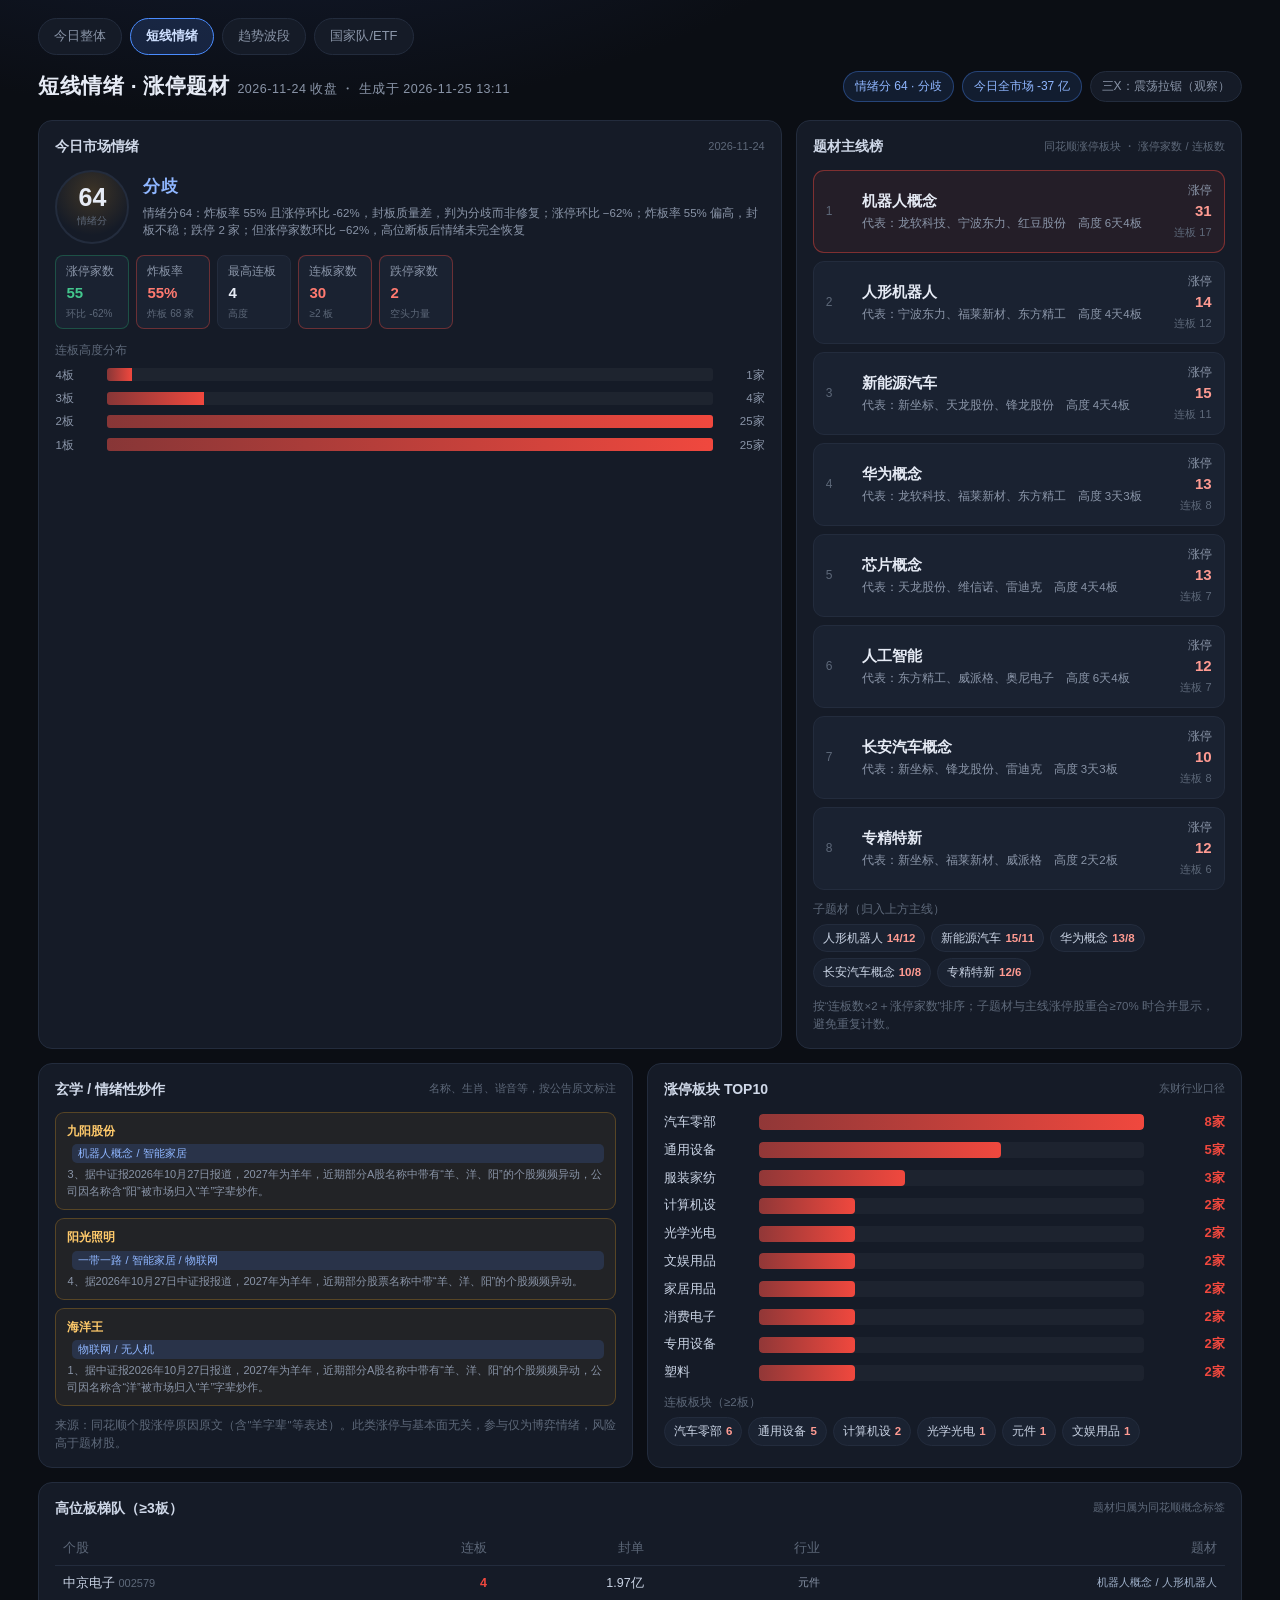
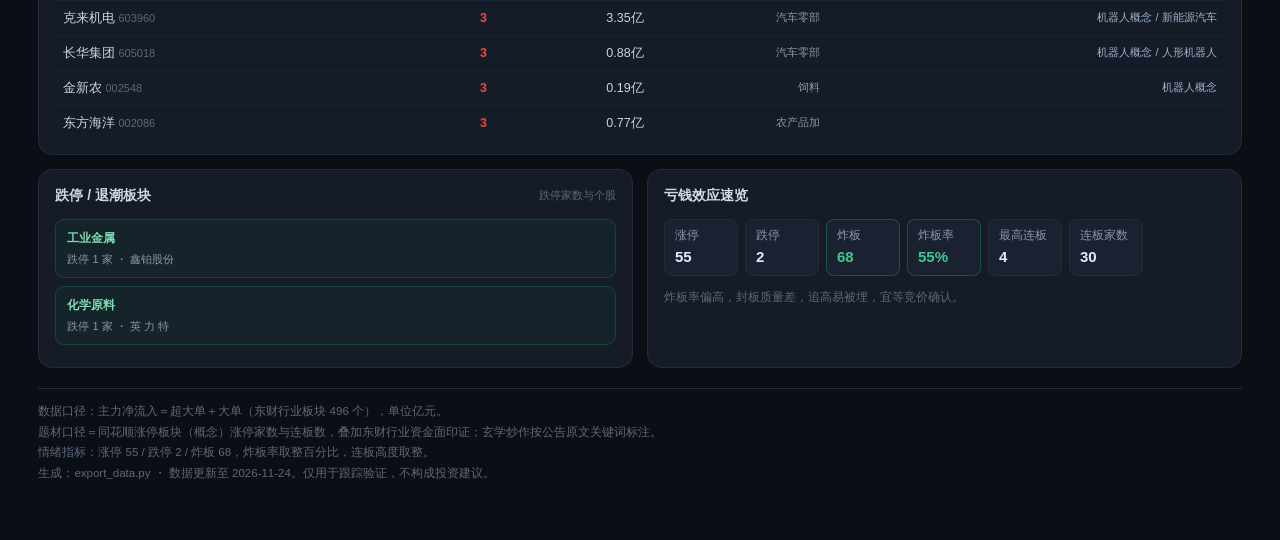
==== duanxian.html @ 612a6b1d "feat: 四页拆分 + 题材主线(同花顺) + 玄学/跌停板块 + 炸板率取整" ====
<!DOCTYPE html>
<html lang="zh-CN">
<head>
<meta charset="utf-8" />
<meta name="viewport" content="width=device-width, initial-scale=1" />
<title>短线情绪 · A股资金流复盘</title>
<link rel="stylesheet" href="assets/site.css" />
</head>
<body>
<script src="data.js"></script>
<script src="assets/base.js"></script>
<script>
(function(){
  const {D,$,fmt,fmt0,cls,esc,mount} = window.APP;
  mount({page:'duanxian.html', title:'短线情绪 · 涨停题材'});
  const s = D.sentiment || {};
  const body = $('body');

  body.innerHTML = `
    <div class="grid g21">
      <div class="card">
        <h2>今日市场情绪<em id="sentTag"></em></h2>
        <div class="sent">
          <div class="score"><b id="sentScore">–</b><span>情绪分</span></div>
          <div style="flex:1"><div class="phase" id="sentPhase">–</div><div class="reason" id="sentReason"></div></div>
        </div>
        <div class="pills" id="sentPills"></div>
        <div class="sub">连板高度分布</div>
        <div class="ladder" id="sentLadder"></div>
      </div>
      <div class="card">
        <h2>题材主线榜<em>同花顺涨停板块 ・ 涨停家数 / 连板数</em></h2>
        <div class="th-list" id="themeList"></div>
        <div class="sub">子题材（归入上方主线）</div>
        <div class="chips" id="subThemes"></div>
        <div class="note">按“连板数×2＋涨停家数”排序；子题材与主线涨停股重合≥70% 时合并显示，避免重复计数。</div>
      </div>
    </div>

    <div class="grid g2">
      <div class="card">
        <h2>玄学 / 情绪性炒作<em>名称、生肖、谐音等，按公告原文标注</em></h2>
        <div id="xuBox"></div>
        <div class="note">来源：同花顺个股涨停原因原文（含"羊字辈"等表述）。此类涨停与基本面无关，参与仅为博弈情绪，风险高于题材股。</div>
      </div>
      <div class="card">
        <h2>涨停板块 TOP10<em>东财行业口径</em></h2>
        <div class="rows" id="ztBoards"></div>
        <div class="sub">连板板块（≥2板）</div>
        <div class="chips" id="lbBoards"></div>
      </div>
    </div>

    <div class="card mb">
      <h2>高位板梯队（≥3板）<em>题材归属为同花顺概念标签</em></h2>
      <div class="tw"><table id="highTable"></table></div>
    </div>

    <div class="grid g2">
      <div class="card">
        <h2>跌停 / 退潮板块<em>跌停家数与个股</em></h2>
        <div id="dtBox"></div>
      </div>
      <div class="card">
        <h2>亏钱效应速览</h2>
        <div class="pills" id="dtPills"></div>
        <div class="note" id="dtNote"></div>
      </div>
    </div>`;

  // 情绪
  $('sentTag').textContent = String(s.date||'').replace(/^(\d{4})(\d{2})(\d{2})$/,'$1-$2-$3');
  $('sentScore').textContent = s.score==null?'–':s.score;
  const ph=$('sentPhase'); ph.textContent=s.phase||'–'; ph.className='phase ph-'+(s.phase||'分歧');
  $('sentReason').textContent = s.phaseReason||'';
  $('sentPills').innerHTML = (s.signals||[]).map(x=>{
    const isPct = x.k==='炸板率';
    const v = x.v==null?'–':(isPct?Math.round(x.v)+'%':Math.round(x.v));
    return `<div class="pill s-${x.s}">${esc(x.k)}<b>${v}</b><em>${esc(x.note||'')}</em></div>`;
  }).join('');

  const hist=s.lbcHist||{}, keys=Object.keys(hist).map(Number).sort((a,b)=>b-a);
  const mxh=Math.max(...keys.map(k=>hist[k]),1);
  $('sentLadder').innerHTML = keys.map(k=>`<div class="lr"><span>${k}板</span>
    <span class="lb"><i style="width:${(hist[k]/mxh*100).toFixed(0)}%"></i></span>
    <span style="text-align:right">${hist[k]}家</span></div>`).join('') || '<div class="note">无数据</div>';

  // 题材榜
  const themes = D.themes||[];
  $('themeList').innerHTML = themes.map((x,i)=>{
    const reps=(x.reps||[]).slice(0,3).map(r=>esc(r.name||'')).filter(Boolean).join('、');
    return `<div class="th ${i===0?'top':''}">
      <div class="rk">${x.rank||i+1}</div>
      <div><div class="nm">${esc(x.name)}${x.xuanxue?'<span class="tag red">含玄学</span>':''}</div>
        <div class="mt">${reps?('代表：'+reps):''}${x.high?('　高度 '+esc(x.high)):''}</div></div>
      <div class="st">涨停<b>${x.zt}</b><s>连板 ${x.lb}</s></div></div>`;
  }).join('') || '<div class="note">暂无题材数据</div>';

  const subs=D.subThemes||[];
  $('subThemes').innerHTML = subs.length ? subs.map(x=>`<span class="chip">${esc(x.theme)}<b>${x.zt}/${x.lb}</b></span>`).join('')
    : '<span class="chip">无</span>';

  // 玄学
  const xu=D.xuanxue||[];
  $('xuBox').innerHTML = xu.length ? xu.map(x=>`<div class="xu">
      <b>${esc(x.name)}</b>${(x.themes||[]).length?`<span class="tag blue">${esc((x.themes||[]).slice(0,3).join(' / '))}</span>`:''}
      <span>${esc(x.text||'')}</span></div>`).join('')
    : '<div class="note">今日无玄学类炒作标的。</div>';

  // 涨停板块
  const bt=s.boardTop||[], bmax=Math.max(...bt.map(x=>x.n),1);
  $('ztBoards').innerHTML = bt.map(x=>`<div class="row"><div class="nm">${esc(x.name)}</div>
    <div class="bar"><i class="up" style="width:${(x.n/bmax*100).toFixed(0)}%"></i></div>
    <div class="val up">${x.n}家</div></div>`).join('');
  $('lbBoards').innerHTML = (s.lbBoardTop||[]).length
    ? s.lbBoardTop.map(x=>`<span class="chip">${esc(x.name)}<b>${x.n}</b></span>`).join('')
    : '<span class="chip">无连板</span>';

  // 高位板（含题材）
  const sc=D.stockConcepts||{};
  const hi=(s.high||[]).slice(0,12);
  let h='<thead><tr><th>个股</th><th>连板</th><th>封单</th><th>行业</th><th>题材</th></tr></thead><tbody>';
  hi.forEach(x=>{
    const th=(sc[x.code]||{}).themes||[];
    h+=`<tr><td>${esc(x.name)}<span style="color:#5d6879;font-size:11px"> ${x.code}</span></td>
      <td class="up" style="font-weight:600">${x.lbc}</td>
      <td>${x.fund?(x.fund/1e8).toFixed(2)+'亿':'-'}</td>
      <td style="color:#8a95a8;font-size:11px">${esc(x.board||'')}</td>
      <td style="color:#9fb0c9;font-size:11px">${esc(th.slice(0,2).join(' / '))}</td></tr>`;
  });
  $('highTable').innerHTML = hi.length ? h+'</tbody>' : '<tbody><tr><td style="color:#5d6879">无 3 板及以上个股</td></tr></tbody>';

  // 跌停板块
  const dtb=D.dtBoards||[];
  $('dtBox').innerHTML = dtb.length ? dtb.map(b=>`<div class="xu" style="background:rgba(34,181,115,.06);border-color:rgba(34,181,115,.22)">
      <b style="color:#7fdcb0">${esc(b.name)}</b><span style="color:#8a95a8">跌停 ${b.n} 家 ・ ${esc((b.stocks||[]).map(s2=>s2.name).join('、'))}</span></div>`).join('')
    : '<div class="note">今日无跌停，无退潮板块。</div>';

  const dtc=s.dtCount||0, zbc=s.zbCount||0, ztc=s.ztCount||0;
  $('dtPills').innerHTML = [
    ['涨停',ztc,''],['跌停',dtc,dtc>10?'s-弱':''],['炸板',zbc,zbc>40?'s-弱':''],
    ['炸板率',(s.zbr==null?'–':Math.round(s.zbr)+'%'),(s.zbr>45?'s-弱':'')],
    ['最高连板',s.maxLbc,''],['连板家数',s.lianban,'']
  ].map(([k,v,c])=>`<div class="pill ${c}">${k}<b>${v}</b></div>`).join('');
  $('dtNote').textContent = dtc>15 ? '跌停家数偏多，退潮特征明显：高位股断板即杀，建议降仓至低位 2 进 3 以内。'
    : (zbc/Math.max(1,ztc+zbc)>0.45 ? '炸板率偏高，封板质量差，追高易被埋，宜等竞价确认。'
    : '亏钱效应可控，按题材节点与竞价确认执行。');
})();
</script>
</body>
</html>
---- assets/site.css ----
:root{
  --bg:#0b0e14; --bg2:#121722; --card:#151b27; --card2:#1a2231;
  --line:#232c3d; --txt:#e6ebf5; --dim:#8a95a8; --dim2:#5d6879;
  --up:#f0483e; --upbg:rgba(240,72,62,.14);
  --dn:#22b573; --dnbg:rgba(34,181,115,.13);
  --acc:#4a8cff; --warn:#f5a623; --ok:#22b573;
  --r:14px;
}
*{box-sizing:border-box}
body{
  margin:0; background:radial-gradient(1200px 600px at 20% -10%, #16203a 0%, var(--bg) 55%);
  color:var(--txt); font:14px/1.6 -apple-system,"Segoe UI","PingFang SC","Microsoft YaHei",sans-serif;
  padding:18px clamp(12px,3vw,40px) 56px; -webkit-text-size-adjust:100%;
}
a{color:var(--acc)}
.wrap{max-width:1280px;margin:0 auto}

/* nav */
.nav{display:flex;gap:8px;overflow-x:auto;padding:0 0 14px;scrollbar-width:none}
.nav::-webkit-scrollbar{display:none}
.nav a{flex:0 0 auto;padding:7px 15px;border-radius:999px;border:1px solid var(--line);background:var(--card);
  color:var(--dim);text-decoration:none;font-size:13px;white-space:nowrap}
.nav a.on{background:rgba(74,140,255,.16);border-color:var(--acc);color:#cfe0ff;font-weight:600}

header{display:flex;flex-wrap:wrap;gap:12px;align-items:flex-end;justify-content:space-between;margin-bottom:18px}
h1{margin:0;font-size:21px;letter-spacing:.5px}
h1 span{color:var(--dim);font-size:12.5px;font-weight:400;margin-left:8px}
.badges{display:flex;gap:8px;flex-wrap:wrap}
.badge{font-size:12px;padding:5px 11px;border-radius:999px;border:1px solid var(--line);background:var(--card);color:var(--dim)}
.badge.hot{border-color:rgba(245,166,35,.4);background:rgba(245,166,35,.12);color:#ffca6b}
.badge.cool{border-color:rgba(74,140,255,.35);background:rgba(74,140,255,.12);color:#8fb6ff}

/* kpi */
.kpis{display:grid;grid-template-columns:repeat(auto-fit,minmax(160px,1fr));gap:10px;margin-bottom:16px}
.kpi{background:linear-gradient(180deg,var(--card2),var(--card));border:1px solid var(--line);border-radius:var(--r);padding:12px 14px}
.kpi .k{font-size:12px;color:var(--dim);margin-bottom:4px}
.kpi .v{font-size:22px;font-weight:700;font-variant-numeric:tabular-nums;letter-spacing:.3px;line-height:1.3}
.kpi .s{font-size:11.5px;color:var(--dim2);margin-top:3px}

/* grid */
.grid{display:grid;gap:14px;margin-bottom:14px}
.g2{grid-template-columns:1fr 1fr}
.g21{grid-template-columns:1.25fr .75fr}
@media(max-width:900px){.g2,.g21{grid-template-columns:1fr}}

.card{background:var(--card);border:1px solid var(--line);border-radius:var(--r);padding:14px 16px}
.card h2{margin:0 0 12px;font-size:14px;font-weight:600;display:flex;justify-content:space-between;align-items:center;gap:8px;color:#cfd8e8}
.card h2 em{font-style:normal;font-size:11px;color:var(--dim2);font-weight:400;text-align:right}
.mb{margin-bottom:14px}

/* bars */
.rows{display:flex;flex-direction:column;gap:7px}
.row{display:grid;grid-template-columns:86px 1fr 72px;align-items:center;gap:9px;font-size:13px}
.row .nm{color:#c9d3e4;white-space:nowrap;overflow:hidden;text-overflow:ellipsis}
.row .bar{height:16px;border-radius:4px;position:relative;background:rgba(255,255,255,.035);overflow:hidden}
.row .bar i{position:absolute;top:0;bottom:0;left:0;border-radius:4px;display:block}
.row .bar i.up{background:linear-gradient(90deg,rgba(240,72,62,.55),var(--up))}
.row .bar i.dn{background:linear-gradient(90deg,rgba(34,181,115,.5),var(--dn))}
.row .val{text-align:right;font-variant-numeric:tabular-nums;font-weight:600}
.row .pct{font-size:11px;color:var(--dim2);margin-left:4px;font-weight:400}
.up{color:var(--up)} .dn{color:var(--dn)}

/* chart */
.chart{width:100%;height:220px;display:block}
.chart .axis{stroke:#2a3446;stroke-width:1}
.chart text{fill:var(--dim2);font-size:10px}
.legend{display:flex;gap:14px;align-items:center;font-size:11px;color:var(--dim2);margin-top:8px}
.legend i{display:inline-block;width:12px;height:10px;border-radius:2px;margin-right:4px;vertical-align:middle}

/* theme cards */
.th-list{display:flex;flex-direction:column;gap:8px}
.th{display:grid;grid-template-columns:26px 1fr auto;gap:10px;align-items:center;background:var(--card2);border:1px solid var(--line);border-radius:11px;padding:10px 12px}
.th .rk{font-size:12px;color:var(--dim2);font-variant-numeric:tabular-nums}
.th .nm{font-size:14.5px;font-weight:600}
.th .mt{font-size:11.5px;color:var(--dim);margin-top:2px;line-height:1.5}
.th .st{text-align:right;font-size:11.5px;color:var(--dim);white-space:nowrap}
.th .st b{display:block;font-size:15px;color:#ff9b92;font-variant-numeric:tabular-nums}
.th .st s{text-decoration:none;font-size:11px;color:var(--dim2)}
.th.top{border-color:rgba(240,72,62,.45);background:rgba(240,72,62,.07)}

/* mainline */
.ml-grid{display:grid;grid-template-columns:repeat(auto-fit,minmax(258px,1fr));gap:12px}
.ml{background:var(--card2);border:1px solid var(--line);border-radius:12px;padding:13px}
.ml .top{display:flex;justify-content:space-between;align-items:flex-start;gap:8px}
.ml .rank{font-size:11px;color:var(--dim2)}
.ml .name{font-size:15.5px;font-weight:600;margin:2px 0 6px}
.ml .nums{display:flex;gap:13px;margin:8px 0 9px}
.ml .nums div{font-size:11px;color:var(--dim2)}
.ml .nums b{display:block;font-size:15px;font-variant-numeric:tabular-nums;margin-top:1px}
.ml .fx{font-size:11.5px;color:var(--dim);line-height:1.55;margin-top:3px}
.ml .fx span{color:#9fb0c9}
.spark{width:100%;height:36px;display:block;margin-top:4px}
.chips{display:flex;flex-wrap:wrap;gap:6px}
.chip{font-size:11.5px;padding:4px 9px;border-radius:999px;background:var(--card2);border:1px solid var(--line);color:#c9d3e4}
.chip b{color:#ff9b92;margin-left:4px}
.tag{display:inline-block;font-size:10px;padding:1px 6px;border-radius:5px;background:rgba(245,166,35,.15);color:#ffca6b;margin-left:5px}
.tag.red{background:rgba(240,72,62,.16);color:#ff8f86}
.tag.blue{background:rgba(74,140,255,.16);color:#8fb6ff}

/* table */
.tw{overflow-x:auto;-webkit-overflow-scrolling:touch}
table{width:100%;border-collapse:collapse;font-size:12.5px;min-width:420px}
th{color:var(--dim2);font-weight:500;text-align:right;padding:7px 8px;border-bottom:1px solid var(--line);white-space:nowrap}
th:first-child,td:first-child{text-align:left}
td{padding:7px 8px;text-align:right;border-bottom:1px solid rgba(35,44,61,.55);font-variant-numeric:tabular-nums;color:#c9d3e4;white-space:nowrap}
tr:last-child td{border-bottom:none}
tr.idx td{color:var(--dim)}

/* sentiment */
.sent{display:flex;gap:14px;align-items:center;margin-bottom:11px}
.score{width:74px;height:74px;border-radius:50%;display:flex;flex-direction:column;align-items:center;justify-content:center;border:2px solid var(--line);background:radial-gradient(circle at 50% 30%,rgba(245,166,35,.18),transparent 70%);flex:0 0 auto}
.score b{font-size:25px;line-height:1;font-variant-numeric:tabular-nums}
.score span{font-size:10px;color:var(--dim2);margin-top:3px}
.phase{font-size:17px;font-weight:700;letter-spacing:.5px}
.reason{font-size:11.5px;color:var(--dim);margin-top:4px;line-height:1.55}
.ph-加速{color:#f0483e}.ph-修复{color:#f5a623}.ph-分歧{color:#8fb6ff}.ph-退潮{color:#22b573}.ph-冰点{color:#9aa7bd}
.pills{display:flex;flex-wrap:wrap;gap:7px;margin-bottom:12px}
.pill{background:var(--card2);border:1px solid var(--line);border-radius:8px;padding:6px 10px;font-size:11.5px;color:var(--dim);min-width:74px}
.pill b{display:block;font-size:15px;color:#e6ebf5;font-variant-numeric:tabular-nums;margin-top:1px}
.pill em{font-style:normal;font-size:10px;color:var(--dim2);display:block;margin-top:1px}
.pill.s-强{border-color:rgba(240,72,62,.38)} .pill.s-强 b{color:#ff7a70}
.pill.s-弱{border-color:rgba(34,181,115,.32)} .pill.s-弱 b{color:#43c68d}
.ladder{display:flex;flex-direction:column;gap:5px}
.ladder .lr{display:grid;grid-template-columns:44px 1fr 44px;gap:8px;align-items:center;font-size:11.5px;color:var(--dim)}
.ladder .lb{height:13px;background:rgba(255,255,255,.04);border-radius:3px;overflow:hidden}
.ladder .lb i{display:block;height:100%;background:linear-gradient(90deg,rgba(240,72,62,.5),#f0483e)}
.sub{font-size:11.5px;color:var(--dim2);margin:10px 0 6px}

/* etf */
.sm-grid{display:grid;grid-template-columns:repeat(auto-fit,minmax(180px,1fr));gap:9px}
.sm{background:var(--card2);border:1px solid var(--line);border-radius:10px;padding:9px 10px}
.sm.hl{border-color:rgba(240,72,62,.45);box-shadow:0 0 0 1px rgba(240,72,62,.15) inset}
.sm .t{display:flex;justify-content:space-between;align-items:baseline;font-size:12px;color:#c9d3e4;margin-bottom:2px;gap:6px}
.sm .t b{font-size:12.5px;font-weight:600}
.sm .t s{text-decoration:none;font-size:11px;color:var(--dim2)}
.sm svg{width:100%;height:50px;display:block}
.sm .f{font-size:10.5px;color:var(--dim2);display:flex;gap:10px;margin-top:2px}
.hm{width:100%;border-collapse:separate;border-spacing:2px;font-size:11px;min-width:620px}
.hm th{background:none;border:none;color:var(--dim2);font-weight:500;padding:2px 3px;text-align:center;white-space:nowrap;font-size:10px}
.hm td.nm{background:none;border:none;text-align:left;padding:2px 6px 2px 0;color:#c9d3e4;white-space:nowrap;font-size:11.5px}
.hm td.c{height:22px;border-radius:3px;text-align:center;color:#dfe6f2;font-variant-numeric:tabular-nums}

/* misc */
.faded{display:grid;grid-template-columns:repeat(auto-fit,minmax(148px,1fr));gap:8px}
.faded div{background:rgba(34,181,115,.07);border:1px solid rgba(34,181,115,.18);border-radius:9px;padding:9px 11px;font-size:12px}
.faded b{display:block;color:#cfe8dd;margin-bottom:2px}
.faded span{color:#7fae9c;font-size:11px}
.note{font-size:11.5px;color:var(--dim2);margin-top:10px;line-height:1.6}
footer{margin-top:20px;color:var(--dim2);font-size:11.5px;line-height:1.8;border-top:1px solid var(--line);padding-top:12px}
.xu{background:rgba(245,166,35,.06);border:1px solid rgba(245,166,35,.25);border-radius:9px;padding:9px 11px;font-size:12px;margin-bottom:8px}
.xu b{color:#ffca6b}
.xu span{display:block;color:var(--dim);font-size:11px;margin-top:3px;line-height:1.55}

@media(max-width:640px){
  body{padding:14px 12px 48px}
  h1{font-size:18px}
  h1 span{display:block;margin:3px 0 0}
  .kpi .v{font-size:19px}
  .card{padding:12px 13px}
  .row{grid-template-columns:74px 1fr 66px;font-size:12.5px}
  .chart{height:190px}
}
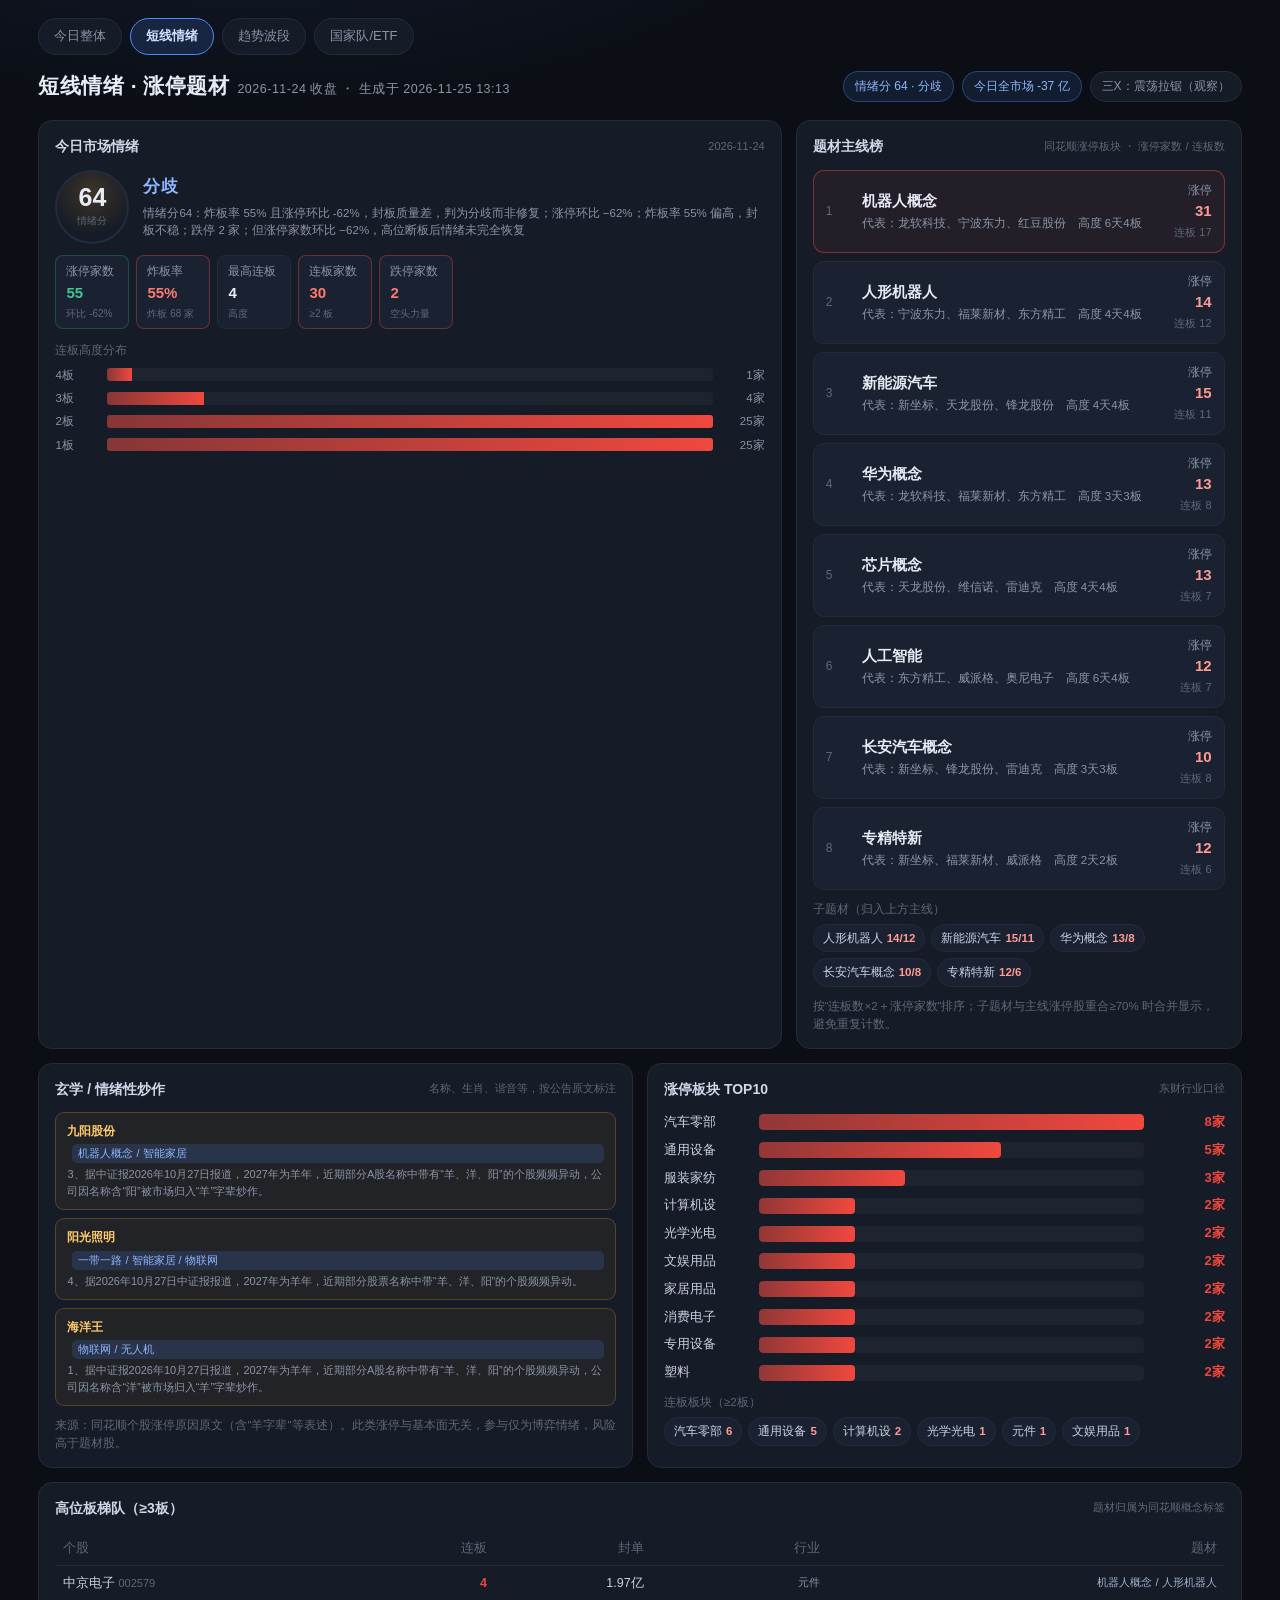
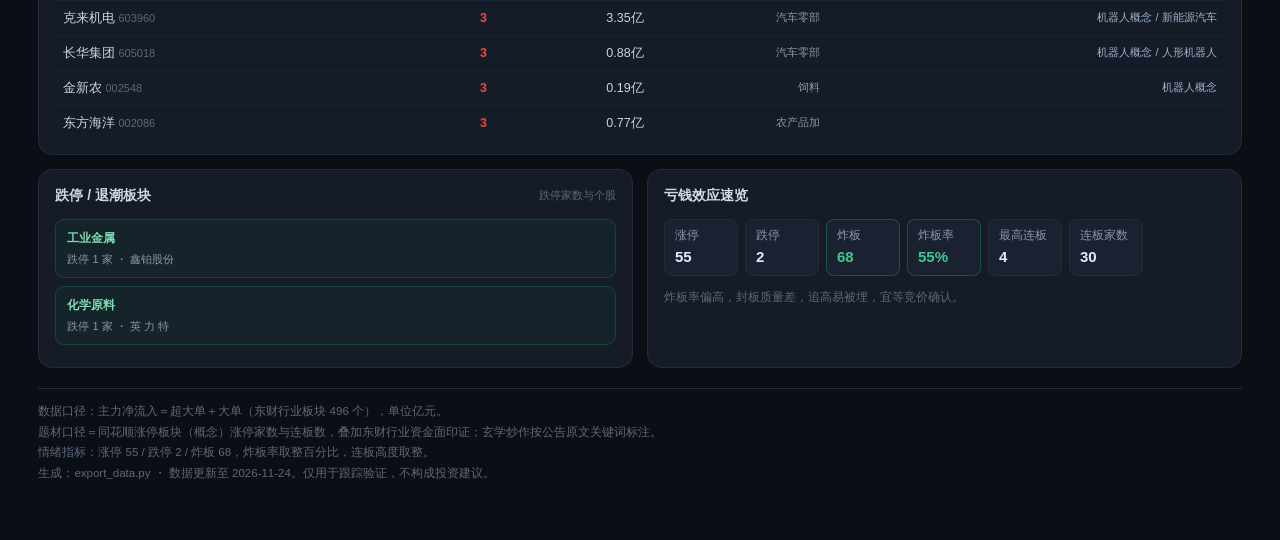
==== commit 495aab79: "fix: 题材数据日期校验 + 采集失败时不复用旧题材" ====
--- a/duanxian.html
+++ b/duanxian.html
@@ -30,6 +30,7 @@
       </div>
       <div class="card">
         <h2>题材主线榜<em>同花顺涨停板块 ・ 涨停家数 / 连板数</em></h2>
+        <div id="thWarn" class="note" style="color:#ffca6b;margin:0 0 8px"></div>
         <div class="th-list" id="themeList"></div>
         <div class="sub">子题材（归入上方主线）</div>
         <div class="chips" id="subThemes"></div>
@@ -86,6 +87,9 @@
     <span style="text-align:right">${hist[k]}家</span></div>`).join('') || '<div class="note">无数据</div>';
 
   // 题材榜
+  if (D.themesStale) {
+    $('thWarn').textContent = '题材数据为 ' + (D.themesDate||'') + '，未跟到当日行情（同花顺 token 失效或采集失败），下方为占位空数据。';
+  }
   const themes = D.themes||[];
   $('themeList').innerHTML = themes.map((x,i)=>{
     const reps=(x.reps||[]).slice(0,3).map(r=>esc(r.name||'')).filter(Boolean).join('、');
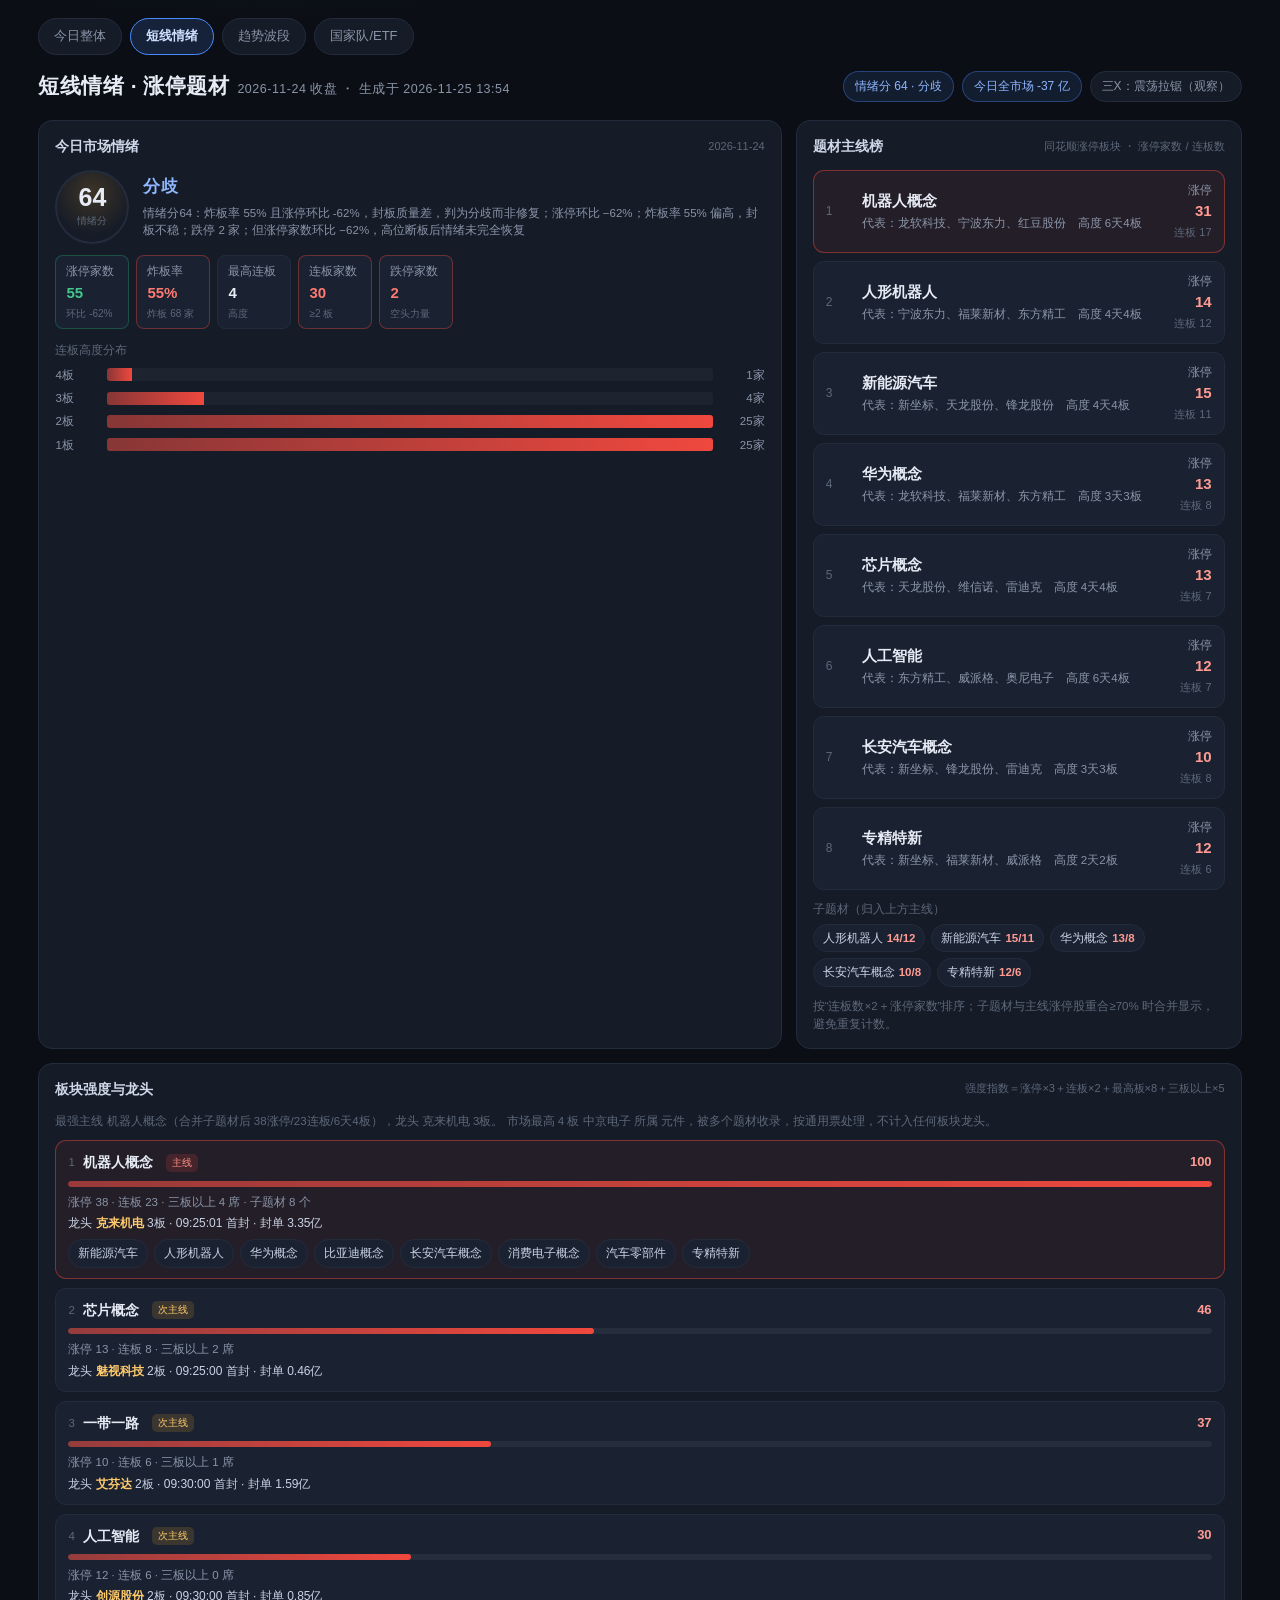
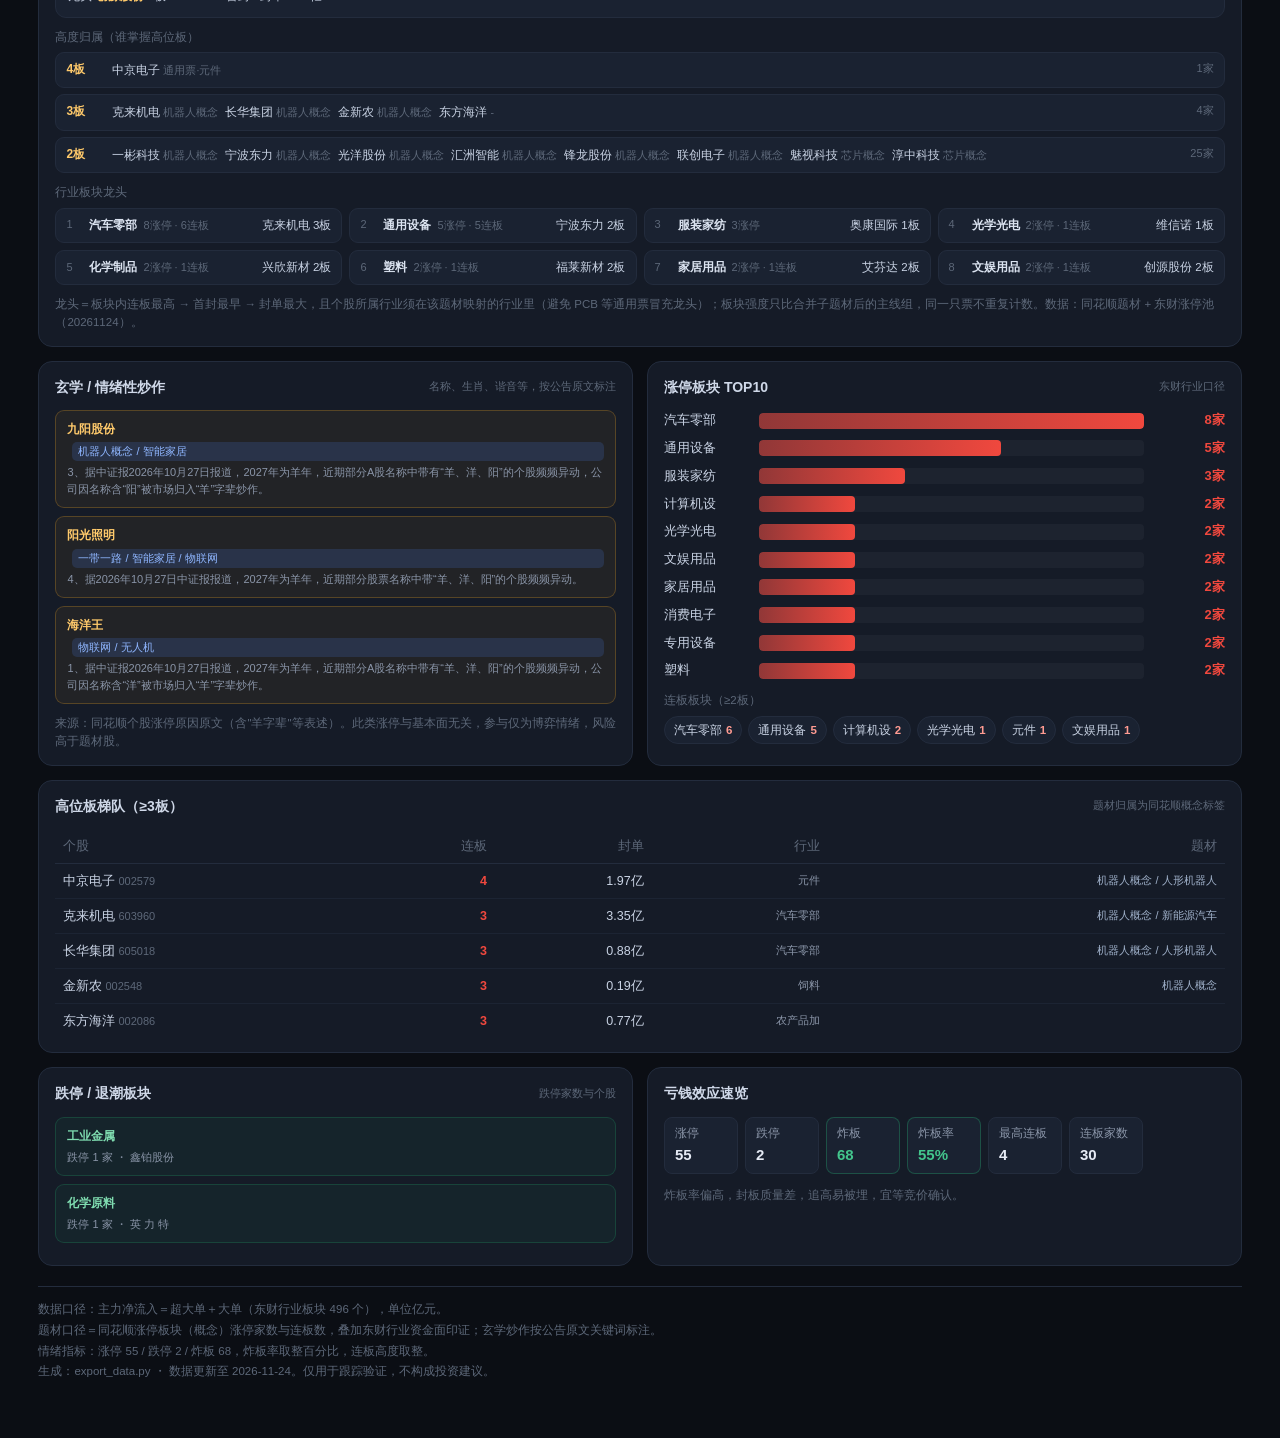
==== commit e54aea1b: "feat: 短线页新增板块强度与龙头（强度指数/龙头/高度归属/行业龙头）" ====
--- a/duanxian.html
+++ b/duanxian.html
@@ -38,6 +38,17 @@
       </div>
     </div>
 
+    <div class="card mb">
+      <h2>板块强度与龙头<em>强度指数＝涨停×3＋连板×2＋最高板×8＋三板以上×5</em></h2>
+      <div class="note" id="bsSum" style="margin:0 0 10px"></div>
+      <div class="bs-list" id="bsList"></div>
+      <div class="sub">高度归属（谁掌握高位板）</div>
+      <div class="bs-lad" id="bsLad"></div>
+      <div class="sub">行业板块龙头</div>
+      <div class="bs-hy" id="bsHy"></div>
+      <div class="note" id="bsNote"></div>
+    </div>
+
     <div class="grid g2">
       <div class="card">
         <h2>玄学 / 情绪性炒作<em>名称、生肖、谐音等，按公告原文标注</em></h2>
@@ -104,6 +115,48 @@
   $('subThemes').innerHTML = subs.length ? subs.map(x=>`<span class="chip">${esc(x.theme)}<b>${x.zt}/${x.lb}</b></span>`).join('')
     : '<span class="chip">无</span>';
 
+  // 板块强度与龙头
+  (function(){
+    const B=D.boardStrength;
+    if(!B || !(B.groups||[]).length){
+      $('bsSum').textContent='板块强度数据未生成（scripts/build_board_strength.py）';
+      return;
+    }
+    $('bsSum').textContent = B.summary||'';
+    const gs=B.groups||[], mx=Math.max(...gs.map(g=>g.score||0),1);
+    const top0=(B.topLadder||[])[0];
+    if(top0 && top0.stocks && top0.stocks[0] && /通用票/.test(top0.stocks[0].owner||'')){
+      $('bsSum').textContent += ' 市场最高 '+top0.h+' 板 '+top0.stocks[0].name+' 所属 '+top0.stocks[0].owner.replace('通用票·','')+'，被多个题材收录，按通用票处理，不计入任何板块龙头。';
+    }
+    $('bsList').innerHTML = gs.map((g,i)=>{
+      const L=g.leader||{}, subs=g.subs||[];
+      const tagCls = g.tag==='主线'?'red':(g.tag==='次主线'?'':'blue');
+      return `<div class="bsr${i===0?' top':''}">
+        <div class="bsr-h"><span class="rk">${i+1}</span><b>${esc(g.name)}</b>
+          <span class="tag ${tagCls}">${esc(g.tag||'')}</span><i>${g.score}</i></div>
+        <div class="bsr-bar"><i style="width:${(g.score/mx*100).toFixed(0)}%"></i></div>
+        <div class="bsr-m">涨停 ${g.zt} · 连板 ${g.lb} · 三板以上 ${g.topOwn||0} 席${subs.length?' · 子题材 '+subs.length+' 个':''}</div>
+        <div class="bsr-l">龙头 <b>${esc(L.name||'-')}</b> ${L.lbc||'-'}板${L.fbt?(' · '+L.fbt+' 首封'):''}${L.fund!=null?(' · 封单 '+L.fund+'亿'):''}${L.zbc?(' · 炸板'+L.zbc+'次'):''}</div>
+        ${subs.length?`<div class="chips" style="margin-top:6px">${subs.map(x=>`<span class="chip">${esc(x)}</span>`).join('')}</div>`:''}
+      </div>`;
+    }).join('');
+
+    $('bsLad').innerHTML = (B.topLadder||[]).map(L=>`<div class="bl-row">
+      <span class="bl-h">${L.h}板</span>
+      <span class="bl-s">${(L.stocks||[]).map(x=>`${esc(x.name)}<em>${esc(x.owner||'—')}</em>`).join('')}</span>
+      <span class="bl-n">${L.n}家</span></div>`).join('') || '<div class="note">无 2 板以上个股</div>';
+
+    $('bsHy').innerHTML = (B.hyBoards||[]).slice(0,8).map((h,i)=>{
+      const L=h.leader||{};
+      return `<div class="bhy"><span class="rk">${i+1}</span>
+        <span><b>${esc(h.name)}</b><span class="bhy-n">${h.zt}涨停${h.lb?(' · '+h.lb+'连板'):''}</span></span>
+        <span class="bhy-l">${esc(L.name||'-')} ${L.lbc||1}板</span></div>`;
+    }).join('') || '<div class="note">无数据</div>';
+
+    $('bsNote').innerHTML = '龙头＝板块内连板最高 → 首封最早 → 封单最大，且个股所属行业须在该题材映射的行业里（避免 PCB 等通用票冒充龙头）；'
+      + '板块强度只比合并子题材后的主线组，同一只票不重复计数。数据：同花顺题材 + 东财涨停池（'+(B.date||'')+'）。';
+  })();
+
   // 玄学
   const xu=D.xuanxue||[];
   $('xuBox').innerHTML = xu.length ? xu.map(x=>`<div class="xu">
--- a/assets/site.css
+++ b/assets/site.css
@@ -151,6 +151,32 @@
 .xu b{color:#ffca6b}
 .xu span{display:block;color:var(--dim);font-size:11px;margin-top:3px;line-height:1.55}
 
+/* 板块强度与龙头 */
+.bs-list{display:flex;flex-direction:column;gap:9px}
+.bsr{background:var(--card2);border:1px solid var(--line);border-radius:11px;padding:10px 12px}
+.bsr.top{border-color:rgba(240,72,62,.45);background:rgba(240,72,62,.07)}
+.bsr-h{display:flex;align-items:center;gap:8px;font-size:14px}
+.bsr-h .rk{font-size:11.5px;color:var(--dim2);font-variant-numeric:tabular-nums}
+.bsr-h b{font-weight:600;color:#e6ebf5}
+.bsr-h i{margin-left:auto;font-style:normal;font-size:13px;font-weight:700;color:#ff9b92;font-variant-numeric:tabular-nums}
+.bsr-bar{height:6px;border-radius:4px;background:rgba(255,255,255,.05);margin:7px 0 6px;overflow:hidden}
+.bsr-bar i{display:block;height:100%;border-radius:4px;background:linear-gradient(90deg,rgba(240,72,62,.55),var(--up))}
+.bsr-m{font-size:11.5px;color:var(--dim)}
+.bsr-l{font-size:12px;color:#c9d3e4;margin-top:3px;line-height:1.6}
+.bsr-l b{color:#ffca6b;font-weight:600}
+.bs-lad{display:flex;flex-direction:column;gap:6px}
+.bl-row{display:grid;grid-template-columns:38px 1fr 40px;gap:8px;align-items:start;font-size:12px;background:var(--card2);border:1px solid var(--line);border-radius:9px;padding:7px 10px}
+.bl-h{color:#ffca6b;font-weight:600;font-variant-numeric:tabular-nums}
+.bl-s{color:#c9d3e4;line-height:1.7}
+.bl-s em{font-style:normal;color:var(--dim2);font-size:10.5px;margin:0 7px 0 3px}
+.bl-n{text-align:right;color:var(--dim2);font-size:11px}
+.bs-hy{display:grid;grid-template-columns:repeat(auto-fit,minmax(230px,1fr));gap:7px}
+.bhy{display:grid;grid-template-columns:16px 1fr auto;gap:7px;align-items:center;background:var(--card2);border:1px solid var(--line);border-radius:9px;padding:7px 10px;font-size:12px}
+.bhy .rk{color:var(--dim2);font-size:11px}
+.bhy b{font-weight:600;color:#dbe3f0}
+.bhy-n{color:var(--dim2);font-size:11px;margin-left:6px}
+.bhy-l{color:#c9d3e4;font-size:11.5px;text-align:right;white-space:nowrap}
+
 @media(max-width:640px){
   body{padding:14px 12px 48px}
   h1{font-size:18px}
